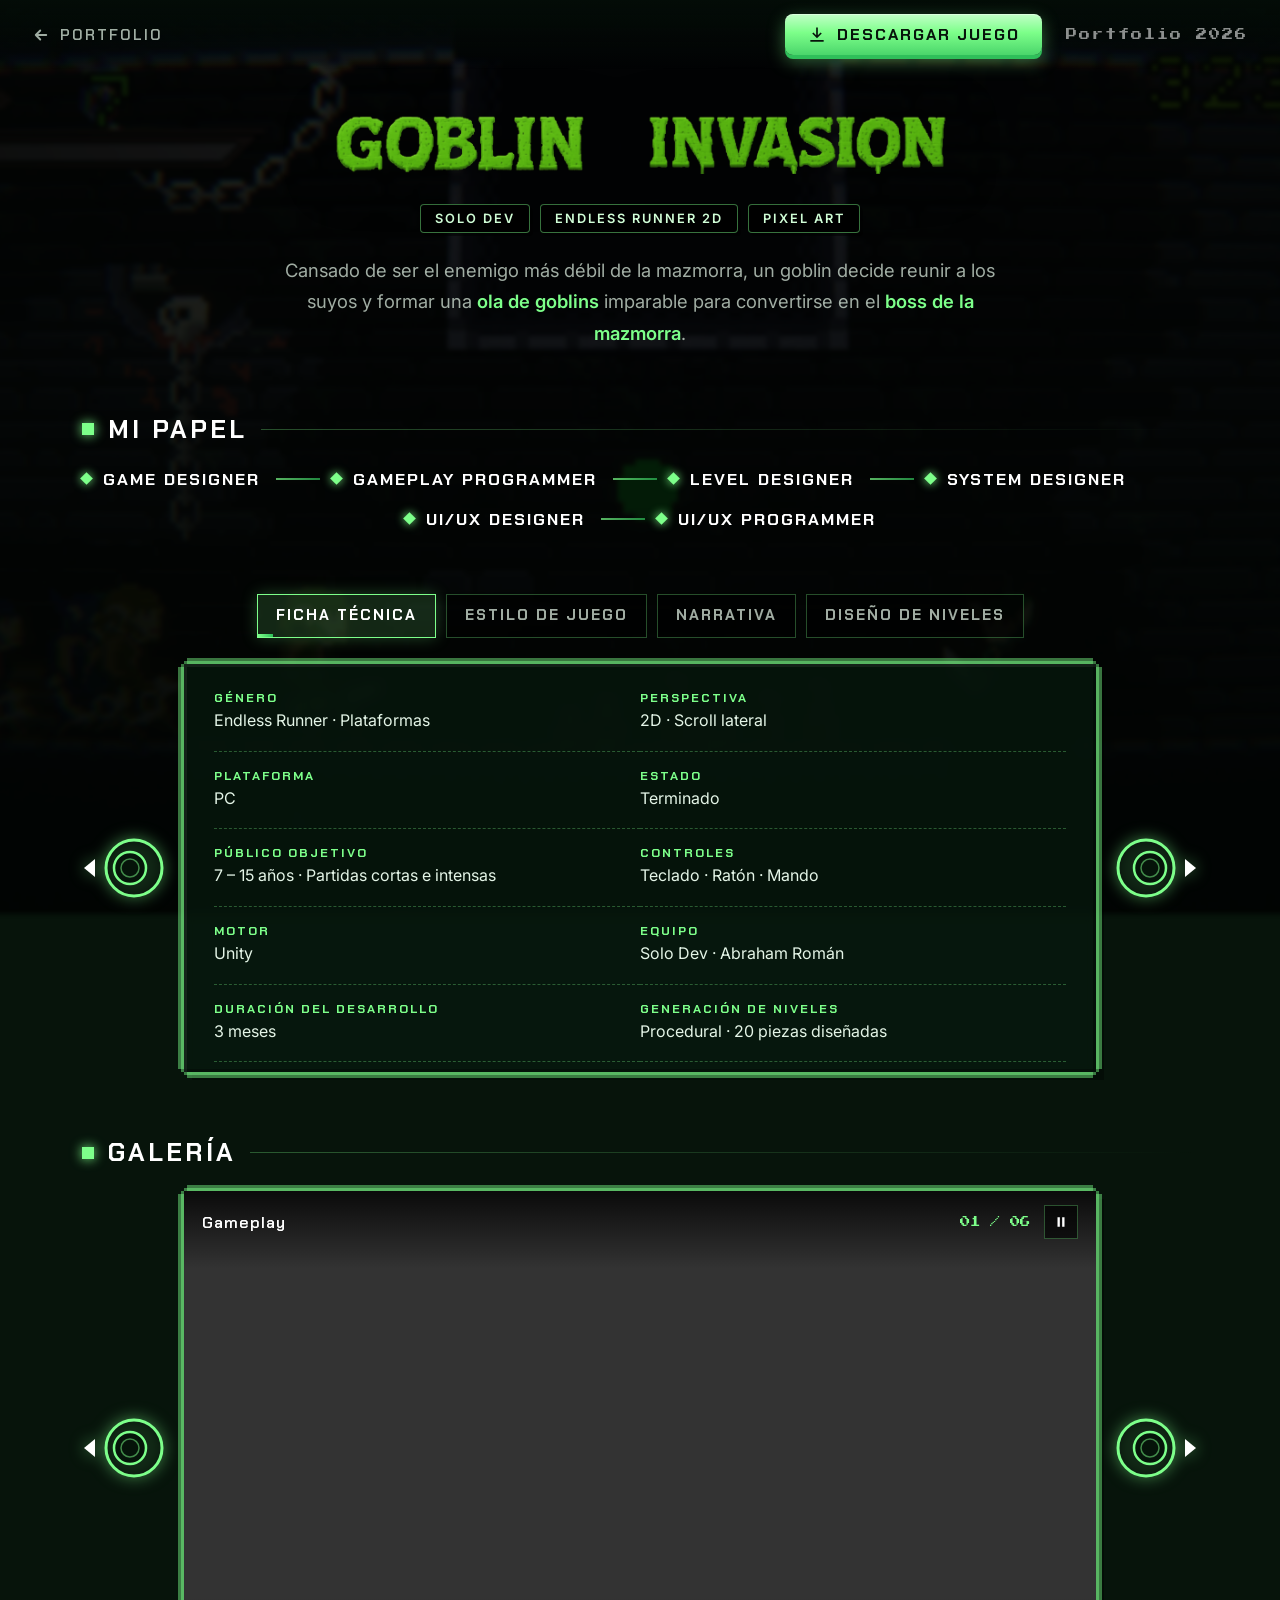
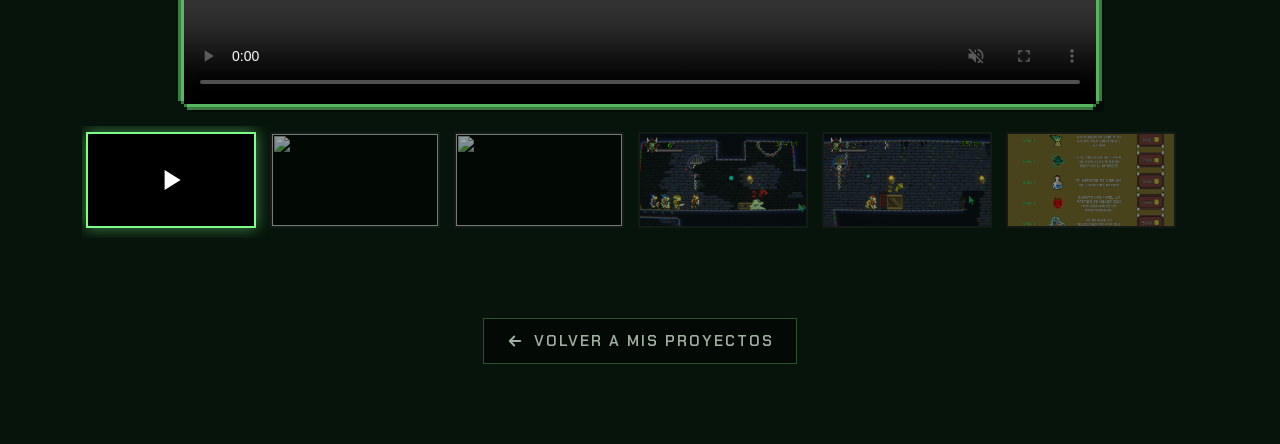
==== GoblinInvasion/index.html @ 0d79c8d3 "Portfolio v1.0.0" ====
<!DOCTYPE html>
<html lang="es">

<head>
    <meta charset="UTF-8">
    <meta name="viewport" content="width=device-width, initial-scale=1.0">
    <title>Goblin Invasion — Abraham Román</title>
    <meta name="description" content="Goblin Invasion: Endless Runner 2D en pixel art. Ficha, jugabilidad, narrativa y galería.">
    <link rel="preconnect" href="https://fonts.googleapis.com">
    <link rel="preconnect" href="https://fonts.gstatic.com" crossorigin>
    <link
        href="https://fonts.googleapis.com/css2?family=Press+Start+2P&family=Inter:wght@400;600;700&family=Chakra+Petch:wght@400;500;600;700&display=swap"
        rel="stylesheet">
    <link rel="stylesheet" href="../css/juego.css">
    <style>
        /* ===== Side decorations (only on screens wide enough to leave room beside the content) ===== */
        .side-deco {
            display: none;
        }

        @media (min-width: 1600px) {
            .side-deco {
                --side: calc((100vw - 1180px) / 2);
                display: block;
                position: fixed;
                z-index: -1;
                pointer-events: none;
                image-rendering: pixelated;
            }

            /* Record flag hanging below the top bar, swaying */
            .deco-flag {
                top: 76px;
                left: calc(var(--side) / 2 - 36px);
                width: 72px;
                transform-origin: top center;
                filter: drop-shadow(0 0 14px rgba(125, 255, 138, 0.35));
                animation: flag-sway 3.2s ease-in-out infinite;
            }

            /* Goblin standing in the bottom-left corner */
            .deco-goblin {
                bottom: -30px;
                left: calc(var(--side) / 2 - min(170px, var(--side) * 0.6));
                width: min(340px, calc(var(--side) * 1.2));
                filter: drop-shadow(0 8px 18px rgba(0, 0, 0, 0.6));
                animation: goblin-bob 1.6s steps(2) infinite;
            }

            /* Crate obstacle in the bottom-right corner, facing the goblin */
            .deco-crate {
                bottom: 40px;
                right: calc(var(--side) / 2 - 80px);
                width: 160px;
                filter: drop-shadow(8px 8px 0 rgba(0, 0, 0, 0.45));
            }
        }

        @keyframes flag-sway {

            0%,
            100% {
                transform: rotate(-4deg);
            }

            50% {
                transform: rotate(4deg);
            }
        }

        @keyframes goblin-bob {
            to {
                transform: translateY(-6px);
            }
        }

        @media (prefers-reduced-motion: reduce) {

            .deco-flag,
            .deco-goblin {
                animation: none;
            }
        }
    </style>
</head>

<!-- Per-game theme: green accents and green-tinted dark tones (background image goes on .game-bg below) -->
<body style="--accent: #7dff8a; --accent-2: #2fbf5a; --accent-rgb: 125, 255, 138;
             --bg: #07140b; --shade-rgb: 4, 14, 8; --panel: rgba(8, 26, 14, 0.72);
             --text: #e4f5e7; --text-dim: rgba(228, 245, 231, 0.7);
             --tag-text: #d2ffd8; --stick-fill: #06140a;">

    <div class="game-bg" style="background-image: url('img/preview.png');" aria-hidden="true"></div>

    <!-- Decorative sprites on the page edges -->
    <img class="side-deco deco-flag" src="Record%20Flag.png" alt="" aria-hidden="true">
    <img class="side-deco deco-goblin" src="GoblinPNG.png" alt="" aria-hidden="true">
    <img class="side-deco deco-crate" src="Obstacle1.png" alt="" aria-hidden="true">

    <nav class="game-topbar">
        <a class="back-link" href="../index.html#proyectos">
            <svg viewBox="0 0 24 24" fill="none" stroke="currentColor" stroke-width="2.5" stroke-linecap="round"
                stroke-linejoin="round" aria-hidden="true">
                <path d="M19 12H5M11 6l-6 6 6 6" />
            </svg>
            Portfolio
        </a>
        <div class="topbar-right">
            <!-- Direct .zip download from the public builds repo's release (tag goblin-invasion-v1.0.0) -->
            <a class="download-btn"
                href="https://github.com/AbYoGrE/Abyogre-Game-Builds/releases/download/goblin-invasion-v1.0.0/GoblinInvasion.zip">
                <svg viewBox="0 0 24 24" aria-hidden="true">
                    <path d="M11 3h2v9.2l3.3-3.3 1.4 1.4L12 16l-5.7-5.7 1.4-1.4 3.3 3.3V3zM4 18h16v2H4z" />
                </svg>
                Descargar juego
            </a>
            <span class="portfolio-mark">Portfolio 2026</span>
        </div>
    </nav>

    <main class="game-page">

        <!-- ===== LOGO + TAGS ===== -->
        <header class="game-hero">
            <h1><img class="game-logo" src="Title.png" alt="Goblin Invasion"></h1>
            <div class="game-tags">
                <span class="game-tag">Solo Dev</span>
                <span class="game-tag">Endless Runner 2D</span>
                <span class="game-tag">Pixel Art</span>
            </div>
            <p class="game-tagline">
                Cansado de ser el enemigo más débil de la mazmorra, un goblin decide reunir a los suyos y formar
                una <span class="hl">ola de goblins</span> imparable para convertirse en el
                <span class="hl">boss de la mazmorra</span>.
            </p>
        </header>

        <!-- ===== MI PAPEL ===== -->
        <!-- TODO: cambia los títulos por tus roles reales en el proyecto -->
        <section class="game-section reveal" aria-labelledby="rolesTitle">
            <h2 class="section-title" id="rolesTitle">Mi papel</h2>
            <ul class="roles-chain">
                <li>Game Designer</li>
                <li>Gameplay Programmer</li>
                <li>Level Designer</li>
                <li>System Designer</li>
                <li>UI/UX Designer</li>
                <li>UI/UX Programmer</li>
            </ul>
        </section>

        <!-- ===== INFO SLIDER =====
             Each .info-slide is one page of the carousel; its tab is built from data-title.
             To add a section, add another <div class="info-slide" data-title="..."> -->
        <section class="game-section info-slider reveal" aria-label="Información del juego">
            <div class="slider-tabs" role="tablist"></div>

            <div class="slider-row">
                <button class="stick-btn left" type="button" aria-label="Sección anterior">
                    <svg viewBox="0 0 84 64" aria-hidden="true">
                        <path class="stick-arrow" d="M2 32 13 23v18z" />
                        <circle class="stick-base" cx="52" cy="32" r="28" />
                        <g class="stick-cap">
                            <circle cx="48" cy="32" r="16" />
                            <circle cx="48" cy="32" r="9" />
                        </g>
                    </svg>
                </button>

                <div class="slider-viewport">
                    <div class="slider-track">

                        <!-- FICHA TÉCNICA -->
                        <div class="info-slide" data-title="Ficha técnica">
                            <dl class="spec-list pixel-window">
                                <div class="spec">
                                    <dt>Género</dt>
                                    <dd>Endless Runner · Plataformas</dd>
                                </div>
                                <div class="spec">
                                    <dt>Perspectiva</dt>
                                    <dd>2D · Scroll lateral</dd>
                                </div>
                                <div class="spec">
                                    <dt>Plataforma</dt>
                                    <dd>PC</dd>
                                </div>
                                <div class="spec">
                                    <dt>Estado</dt>
                                    <dd>Terminado</dd>
                                </div>
                                <div class="spec">
                                    <dt>Público objetivo</dt>
                                    <dd>7 – 15 años · Partidas cortas e intensas</dd>
                                </div>
                                <div class="spec">
                                    <dt>Controles</dt>
                                    <dd>Teclado · Ratón · Mando</dd>
                                </div>
                                <div class="spec">
                                    <dt>Motor</dt>
                                    <dd>Unity</dd>
                                </div>
                                <div class="spec">
                                    <dt>Equipo</dt>
                                    <dd>Solo Dev · Abraham Román</dd>
                                </div>
                                <div class="spec">
                                    <dt>Duración del desarrollo</dt>
                                    <dd>3 meses</dd>
                                </div>
                                <div class="spec">
                                    <dt>Generación de niveles</dt>
                                    <dd>Procedural · 20 piezas diseñadas</dd>
                                </div>
                            </dl>
                        </div>

                        <!-- ESTILO DE JUEGO -->
                        <div class="info-slide" data-title="Estilo de juego">
                            <div class="text-block pixel-window">
                                <p>Los goblins <span class="hl">corren solos</span>: el jugador solo tiene dos
                                    acciones, <span class="hl">saltar</span> y <span class="hl">ordenar cargar</span> a
                                    los goblins del grupo. Cuanto más se mantiene el salto, más alto llega, y el grupo
                                    salta en cadena creando un <span class="hl">efecto ola</span>.</p>
                                <p>El objetivo es recorrer la <span class="hl">mayor distancia</span> posible por una
                                    mazmorra generada por piezas. Cuanto más se avanza, menos ayudas aparecen y más
                                    pesados son los obstáculos y enemigos.</p>
                            </div>

                            <div class="features">
                                <article class="feature pixel-window">
                                    <h3><span>◆</span>Sistema de peso</h3>
                                    <p>Cada obstáculo y enemigo tiene un peso: hacen falta tantos goblins como su peso
                                        para apartarlo. Si chocas, pierdes esa misma cantidad de goblins.</p>
                                </article>
                                <article class="feature pixel-window">
                                    <h3><span>◆</span>Crece la horda</h3>
                                    <p>Los goblins que encuentras se unen al grupo, y al llenar la barra de experiencia
                                        con puntos de energía cae uno nuevo del cielo.</p>
                                </article>
                                <article class="feature pixel-window">
                                    <h3><span>◆</span>Tienda de mejoras</h3>
                                    <p>Cada 10 metros recorridos es una moneda. Gástalas en mejoras permanentes que
                                        dan ventaja desde el inicio de la siguiente partida.</p>
                                </article>
                            </div>
                        </div>

                        <!-- NARRATIVA -->
                        <div class="info-slide" data-title="Narrativa">
                            <div class="text-block pixel-window">
                                <p>Un <span class="hl">goblin</span> cualquiera, de los que abundan en las mazmorras,
                                    se cansa de ser uno de los <span class="hl">enemigos más débiles</span> que se
                                    encuentran los aventureros. Así que traza un plan: convertirse en el
                                    <span class="hl">boss de la mazmorra</span> y ganarse el respeto de todos.</p>
                                <p>Solo no puede con los enemigos más fuertes, pero con otros de su especie la cosa
                                    cambia. Como la mayoría de goblins solo corren hacia delante y cargan contra todo
                                    lo que ven, nuestro protagonista aprovecha ese instinto para formar una
                                    <span class="hl">ola de goblins</span>.</p>
                                <p><span class="hl">"Esta mazmorra pertenece al ejército goblin."</span></p>
                            </div>
                        </div>

                        <!-- DISEÑO DE NIVELES -->
                        <div class="info-slide" data-title="Diseño de niveles">
                            <div class="text-block pixel-window">
                                <p>Al ser un Infinite Runner no hay un nivel fijo: la mazmorra se construye de forma
                                    <span class="hl">procedural</span> encadenando <span class="hl">20 piezas</span>
                                    diseñadas a mano, para que cada partida sea distinta pero siga unos patrones
                                    concretos.</p>
                                <p>Cada pieza tiene puntos de spawn para <span class="hl">experiencia</span>,
                                    <span class="hl">goblins</span> y <span class="hl">obstáculos / enemigos</span>,
                                    cuya probabilidad cambia con la distancia: más allá de 1,2 km la experiencia baja al
                                    25%, los goblins al 5% y los obstáculos llegan a peso 8.</p>
                                <p>El <span class="hl">tutorial</span> es interactivo: una zona predefinida que detiene
                                    el tiempo para presentar cada mecánica justo cuando aparece.</p>
                            </div>
                        </div>

                    </div>
                </div>

                <button class="stick-btn right" type="button" aria-label="Sección siguiente">
                    <svg viewBox="0 0 84 64" aria-hidden="true">
                        <path class="stick-arrow" d="M2 32 13 23v18z" />
                        <circle class="stick-base" cx="52" cy="32" r="28" />
                        <g class="stick-cap">
                            <circle cx="48" cy="32" r="16" />
                            <circle cx="48" cy="32" r="9" />
                        </g>
                    </svg>
                </button>
            </div>
        </section>

        <!-- ===== GALERÍA =====
             Para añadir fotos, gifs o vídeos, añade otro <li> a la lista .gallery-thumbs:
             <li><button data-src="img/archivo.gif" data-caption="Texto que aparece abajo"></button></li> -->
        <section class="game-section gallery reveal" aria-labelledby="galleryTitle">
            <h2 class="section-title" id="galleryTitle">Galería</h2>

            <div class="gallery-stage-row">
                <button class="stick-btn left" type="button" aria-label="Anterior">
                    <svg viewBox="0 0 84 64" aria-hidden="true">
                        <path class="stick-arrow" d="M2 32 13 23v18z" />
                        <circle class="stick-base" cx="52" cy="32" r="28" />
                        <g class="stick-cap">
                            <circle cx="48" cy="32" r="16" />
                            <circle cx="48" cy="32" r="9" />
                        </g>
                    </svg>
                </button>

                <div class="gallery-stage pixel-window">
                    <div class="gallery-hud">
                        <span class="gallery-caption"></span>
                        <span class="gallery-counter"></span>
                        <button class="gallery-toggle" type="button"></button>
                    </div>
                    <div class="gallery-progress"></div>
                </div>

                <button class="stick-btn right" type="button" aria-label="Siguiente">
                    <svg viewBox="0 0 84 64" aria-hidden="true">
                        <path class="stick-arrow" d="M2 32 13 23v18z" />
                        <circle class="stick-base" cx="52" cy="32" r="28" />
                        <g class="stick-cap">
                            <circle cx="48" cy="32" r="16" />
                            <circle cx="48" cy="32" r="9" />
                        </g>
                    </svg>
                </button>
            </div>

            <ul class="gallery-thumbs">
                <li><button type="button" data-src="GoblinInvasion_Gameplay.mp4" data-caption="Gameplay"></button></li>
                <li><button type="button" data-src="TituloGIF.gif" data-caption="Pantalla de título"></button></li>
                <li><button type="button" data-src="JugarGIF.gif" data-caption="La ola de goblins"></button></li>
                <li><button type="button" data-src="AtacarGIF.gif" data-caption="Ordenar cargar"></button></li>
                <li><button type="button" data-src="EmpujarGIF.gif" data-caption="Apartar obstáculos"></button></li>
                <li><button type="button" data-src="TiendaPNG.png" data-caption="Tienda de mejoras"></button></li>
            </ul>
        </section>

        <footer class="game-footer">
            <a class="back-link" href="../index.html#proyectos">
                <svg viewBox="0 0 24 24" fill="none" stroke="currentColor" stroke-width="2.5" stroke-linecap="round"
                    stroke-linejoin="round" aria-hidden="true">
                    <path d="M19 12H5M11 6l-6 6 6 6" />
                </svg>
                Volver a Mis Proyectos
            </a>
        </footer>
    </main>

    <script src="../js/juego.js"></script></body>

</html>
---- css/juego.css ----
/* =========================================================
   GAME PAGE TEMPLATE (shared by every game page)
   Each page sets its own colours on <body> and its background on .game-bg:
     <body style="--accent: #ff5fc8; --accent-2: #b44dff; --accent-rgb: 255, 95, 200;">
   Optionally also the dark base tones (--bg, --shade-rgb, --panel, --text, --text-dim, --tag-text, --stick-fill).
     <div class="game-bg" style="background-image: url('img/fondo.png');"></div>
   ========================================================= */

*,
*::before,
*::after {
    margin: 0;
    padding: 0;
    box-sizing: border-box;
}

html {
    scroll-behavior: smooth;
}

body {
    --accent: #8fe9ff;
    --accent-2: #5ee7b5;
    --accent-rgb: 143, 233, 255;
    --panel: rgba(16, 10, 30, 0.72);
    --text: #ece4f5;
    --text-dim: rgba(236, 228, 245, 0.7);
    --bg: #0c0816;
    --shade-rgb: 8, 4, 16;
    --tag-text: #f3d6ff;
    --stick-fill: #0a0614;
    --line: rgba(var(--accent-rgb), 0.3);

    min-height: 100vh;
    font-family: 'Inter', sans-serif;
    color: var(--text);
    background: var(--bg);
    overflow-x: hidden;
}

img,
video {
    max-width: 100%;
}

/* ===== Darkened background image (fixed, behind everything) ===== */
.game-bg {
    position: fixed;
    inset: 0;
    z-index: -2;
    background-position: center;
    background-size: cover;
    background-repeat: no-repeat;
    filter: brightness(0.3) saturate(0.9) blur(2px);
    transform: scale(1.03); /* hide the blurred edges */
}

.game-bg::after {
    content: '';
    position: absolute;
    inset: 0;
    background:
        radial-gradient(ellipse at 50% 20%, transparent 0%, rgba(var(--shade-rgb), 0.55) 70%),
        linear-gradient(180deg, rgba(var(--shade-rgb), 0.2) 0%, rgba(var(--shade-rgb), 0.85) 100%);
}

/* ===== Top bar ===== */
.game-topbar {
    position: sticky;
    top: 0;
    z-index: 10;
    display: flex;
    align-items: center;
    justify-content: space-between;
    padding: 14px 32px;
    background: linear-gradient(180deg, rgba(var(--shade-rgb), 0.85), transparent);
}

.back-link {
    display: inline-flex;
    align-items: center;
    gap: 10px;
    font-family: 'Chakra Petch', sans-serif;
    font-weight: 600;
    font-size: 0.95rem;
    letter-spacing: 2px;
    text-transform: uppercase;
    text-decoration: none;
    color: var(--text-dim);
    transition: color 0.2s ease;
}

.back-link svg {
    width: 18px;
    height: 18px;
    transition: transform 0.2s ease;
}

.back-link:hover {
    color: var(--accent);
}

.back-link:hover svg {
    transform: translateX(-4px);
}

.game-topbar .portfolio-mark {
    font-family: 'Press Start 2P', cursive;
    font-size: 0.7rem;
    letter-spacing: 2px;
    color: rgba(255, 255, 255, 0.55);
}

.topbar-right {
    display: flex;
    align-items: center;
    gap: 24px;
}

/* "Descargar juego": same style as the portfolio's "Descargar CV", in the game's accent colours */
.download-btn {
    display: inline-flex;
    align-items: center;
    gap: 10px;
    padding: 10px 22px;
    border-radius: 8px;
    background: linear-gradient(180deg, #ffffff -40%, var(--accent) 45%, var(--accent-2) 130%);
    color: var(--bg);
    font-family: 'Chakra Petch', sans-serif;
    font-size: 1rem;
    font-weight: 700;
    letter-spacing: 2px;
    text-transform: uppercase;
    text-decoration: none;
    cursor: pointer;
    box-shadow:
        0 4px 0 var(--accent-2),
        0 6px 18px rgba(var(--accent-rgb), 0.4),
        inset 0 1px 0 rgba(255, 255, 255, 0.4);
    transition: transform 0.15s ease, box-shadow 0.15s ease;
}

.download-btn svg {
    width: 20px;
    height: 20px;
    fill: currentColor;
}

.download-btn:hover {
    transform: translateY(-2px);
    box-shadow:
        0 6px 0 var(--accent-2),
        0 10px 26px rgba(var(--accent-rgb), 0.55),
        inset 0 1px 0 rgba(255, 255, 255, 0.45);
}

.download-btn:active {
    transform: translateY(3px);
    box-shadow:
        0 1px 0 var(--accent-2),
        0 2px 8px rgba(var(--accent-rgb), 0.3),
        inset 0 1px 0 rgba(255, 255, 255, 0.3);
}

.download-btn:focus-visible {
    outline: 2px solid var(--accent);
    outline-offset: 4px;
}

/* ===== Layout ===== */
.game-page {
    max-width: 1180px;
    margin: 0 auto;
    padding: 20px 32px 80px;
}

.game-section {
    margin-top: 64px;
}

.section-title {
    display: flex;
    align-items: center;
    gap: 14px;
    margin-bottom: 22px;
    font-family: 'Chakra Petch', sans-serif;
    font-size: 1.6rem;
    font-weight: 700;
    letter-spacing: 3px;
    text-transform: uppercase;
    color: #fff;
}

/* Small pixel square before every title */
.section-title::before {
    content: '';
    width: 12px;
    height: 12px;
    flex-shrink: 0;
    background: var(--accent);
    box-shadow: 0 0 12px var(--accent);
}

.section-title::after {
    content: '';
    flex: 1;
    height: 1px;
    background: linear-gradient(90deg, var(--line), transparent);
}

/* ===== Hero: logo + tags + tagline ===== */
.game-hero {
    display: flex;
    flex-direction: column;
    align-items: center;
    text-align: center;
    padding-top: 24px;
}

.game-logo {
    width: min(620px, 100%);
    height: auto;
    filter: drop-shadow(0 6px 24px rgba(0, 0, 0, 0.7));
}

.game-tags {
    display: flex;
    flex-wrap: wrap;
    justify-content: center;
    gap: 10px;
    margin-top: 22px;
}

.game-tag {
    padding: 6px 14px;
    background: #000;
    border: 1px solid rgba(var(--accent-rgb), 0.45);
    border-radius: 4px;
    font-size: 0.8rem;
    font-weight: 600;
    letter-spacing: 2px;
    text-transform: uppercase;
    color: var(--tag-text);
    box-shadow: 3px 3px 0 rgba(0, 0, 0, 0.5);
}

.game-tag--dev {
    background: #5c0f1c;
    border-color: rgba(255, 110, 130, 0.45);
    color: #ffd9de;
}

/* Award badge, on its own row under the tags */
.game-award {
    display: flex;
    justify-content: center;
    margin-top: 12px;
}

.game-tag--award {
    display: inline-flex;
    align-items: center;
    gap: 8px;
    background: linear-gradient(180deg, #ffe27a 0%, #e0a92a 100%);
    border-color: #fff1b8;
    color: #3a2600;
    box-shadow: 3px 3px 0 rgba(0, 0, 0, 0.5), 0 0 18px rgba(255, 210, 90, 0.35);
}

.game-tagline {
    max-width: 720px;
    margin-top: 22px;
    font-size: 1.15rem;
    line-height: 1.7;
    color: var(--text-dim);
}

/* Highlighted words inside any text */
.hl {
    color: var(--accent);
    font-weight: 600;
}

/* ===== Retro pixel windows (same look as the portfolio) ===== */
.pixel-window {
    --px: 3px;
    --bc: rgba(var(--accent-rgb), 0.45);
    --pixel-border:
        0 calc(-1 * var(--px)) 0 0 var(--bc),
        0 var(--px) 0 0 var(--bc),
        calc(-1 * var(--px)) 0 0 0 var(--bc),
        var(--px) 0 0 0 var(--bc),
        0 calc(-3 * var(--px)) 0 calc(-1 * var(--px)) var(--bc),
        0 calc(3 * var(--px)) 0 calc(-1 * var(--px)) var(--bc),
        calc(-3 * var(--px)) 0 0 calc(-1 * var(--px)) var(--bc),
        calc(3 * var(--px)) 0 0 calc(-1 * var(--px)) var(--bc);
    --bevel: inset 3px 3px 0 rgba(255, 255, 255, 0.06), inset -3px -3px 0 rgba(0, 0, 0, 0.3);
    --drop: 8px 8px 0 0 rgba(0, 0, 0, 0.35);
    --glow-extra: 0 0 0 transparent;
    background: var(--panel);
    box-shadow: var(--bevel), var(--pixel-border), var(--drop), var(--glow-extra);
    backdrop-filter: blur(6px);
    transition: box-shadow 0.2s ease;
}

.pixel-window:hover {
    --bc: rgba(var(--accent-rgb), 0.85);
    --glow-extra: 0 0 24px rgba(var(--accent-rgb), 0.2);
}

.text-block {
    padding: 26px 30px;
    font-size: 1rem;
    line-height: 1.8;
    color: var(--text-dim);
}

.text-block p + p {
    margin-top: 14px;
}

/* ===== My roles: names joined by nodes and lines ===== */
.roles-chain {
    display: flex;
    flex-wrap: wrap;
    justify-content: center;
    align-items: center;
    row-gap: 18px;
    list-style: none;
}

.roles-chain li {
    display: flex;
    align-items: center;
    gap: 12px;
    font-family: 'Chakra Petch', sans-serif;
    font-size: 1.05rem;
    font-weight: 700;
    letter-spacing: 2px;
    text-transform: uppercase;
    white-space: nowrap;
    color: #fff;
}

/* Diamond node before each role */
.roles-chain li::before {
    content: '';
    width: 9px;
    height: 9px;
    flex-shrink: 0;
    transform: rotate(45deg);
    background: var(--accent);
    box-shadow: 0 0 10px var(--accent);
}

/* Line linking to the next role */
.roles-chain li:not(:last-child)::after {
    content: '';
    width: 44px;
    height: 2px;
    margin: 0 12px 0 4px;
    background: linear-gradient(90deg, var(--accent), var(--accent-2));
    opacity: 0.7;
}

/* Last role of a wrapped row: hide its line but keep the space, so nothing reflows */
.roles-chain li.row-end::after {
    visibility: hidden;
}

/* ===== Tech sheet ===== */
.spec-list {
    display: grid;
    grid-template-columns: repeat(2, minmax(0, 1fr));
    padding: 10px 30px;
}

.spec {
    display: flex;
    flex-direction: column;
    gap: 4px;
    padding: 16px 0;
    border-bottom: 1px dashed var(--line);
}

.spec:nth-child(odd) {
    padding-right: 24px;
}

.spec dt {
    font-family: 'Chakra Petch', sans-serif;
    font-size: 0.78rem;
    font-weight: 700;
    letter-spacing: 2px;
    text-transform: uppercase;
    color: var(--accent);
}

.spec dd {
    font-size: 1rem;
    color: var(--text);
}

/* Red highlight, e.g. "Aún en desarrollo" */
.spec dd.status-dev {
    color: #ff5c73;
    font-weight: 600;
}

/* Field still to be filled in */
.spec dd.todo {
    color: rgba(255, 255, 255, 0.35);
    font-style: italic;
}

/* ===== Feature cards (gameplay pillars) ===== */
.features {
    display: grid;
    grid-template-columns: repeat(auto-fit, minmax(250px, 1fr));
    gap: 26px;
    margin-top: 28px;
}

.feature {
    padding: 22px 24px;
}

.feature h3 {
    font-family: 'Chakra Petch', sans-serif;
    font-size: 1.05rem;
    font-weight: 700;
    letter-spacing: 1px;
    color: #fff;
}

.feature h3 span {
    color: var(--accent);
    margin-right: 6px;
}

.feature p {
    margin-top: 8px;
    font-size: 0.95rem;
    line-height: 1.65;
    color: var(--text-dim);
}

/* ===== Info slider (Ficha técnica, Estilo de juego, Narrativa...) ===== */
.slider-tabs {
    display: flex;
    flex-wrap: wrap;
    justify-content: center;
    gap: 10px;
    margin-bottom: 26px;
}

.slider-tab {
    position: relative;
    padding: 10px 18px 12px;
    background: rgba(0, 0, 0, 0.55);
    border: 1px solid var(--line);
    font-family: 'Chakra Petch', sans-serif;
    font-size: 0.95rem;
    font-weight: 700;
    letter-spacing: 2px;
    text-transform: uppercase;
    color: var(--text-dim);
    cursor: pointer;
    overflow: hidden;
    transition: color 0.2s ease, border-color 0.2s ease, background 0.2s ease, box-shadow 0.2s ease;
}

.slider-tab:hover {
    color: #fff;
}

.slider-tab.active {
    color: #fff;
    border-color: var(--accent);
    background: rgba(var(--accent-rgb), 0.14);
    box-shadow: 0 0 16px rgba(var(--accent-rgb), 0.25);
}

/* Time left before the next automatic slide */
.tab-progress {
    position: absolute;
    left: 0;
    bottom: 0;
    height: 3px;
    width: 0;
    background: linear-gradient(90deg, var(--accent), var(--accent-2));
}

.slider-row {
    display: flex;
    align-items: center;
    gap: 18px;
}

/* Padding leaves room for the pixel borders and drop shadows of the windows */
.slider-viewport {
    flex: 1;
    min-width: 0;
    overflow: hidden;
    padding: 14px;
    margin: -14px;
}

.slider-track {
    --slide-gap: 40px;
    display: flex;
    gap: var(--slide-gap);
    transition: transform 0.6s cubic-bezier(0.65, 0, 0.35, 1);
}

/* Every slide is as tall as the tallest one, so the page doesn't jump */
.info-slide {
    flex: 0 0 100%;
    display: flex;
    flex-direction: column;
    transition: opacity 0.6s ease;
}

.info-slide:not(.active) {
    opacity: 0.25;
}

.info-slide > .pixel-window:only-child {
    flex: 1;
}

.info-slide .features {
    flex: 1;
}

/* ===== Gallery ===== */
.gallery-stage-row {
    display: flex;
    align-items: center;
    gap: 18px;
}

.gallery-stage {
    position: relative;
    flex: 1;
    min-width: 0;
    aspect-ratio: 16 / 9;
    background: #000;
    overflow: hidden;
}

.gallery-stage img,
.gallery-stage video {
    position: absolute;
    inset: 0;
    width: 100%;
    height: 100%;
    object-fit: contain;
    animation: stage-in 0.35s ease;
}

@keyframes stage-in {
    from {
        opacity: 0;
    }

    to {
        opacity: 1;
    }
}

/* Caption + autoplay progress on top of the stage */
.gallery-hud {
    position: absolute;
    left: 0;
    right: 0;
    bottom: 0;
    z-index: 2;
    display: flex;
    align-items: center;
    gap: 14px;
    padding: 30px 18px 14px;
    background: linear-gradient(180deg, transparent, rgba(0, 0, 0, 0.8));
    pointer-events: none;
}

.gallery-caption {
    flex: 1;
    font-family: 'Chakra Petch', sans-serif;
    font-weight: 600;
    letter-spacing: 1px;
    color: #fff;
}

.gallery-counter {
    font-family: 'Press Start 2P', cursive;
    font-size: 0.65rem;
    color: var(--accent);
}

.gallery-toggle {
    pointer-events: auto;
    display: grid;
    place-items: center;
    width: 34px;
    height: 34px;
    background: rgba(0, 0, 0, 0.6);
    border: 1px solid var(--line);
    color: #fff;
    cursor: pointer;
}

.gallery-toggle svg {
    width: 14px;
    height: 14px;
    fill: currentColor;
}

.gallery-toggle:hover {
    border-color: var(--accent);
    color: var(--accent);
}

.gallery-progress {
    position: absolute;
    left: 0;
    bottom: 0;
    z-index: 3;
    height: 3px;
    width: 0;
    background: linear-gradient(90deg, var(--accent), var(--accent-2));
    box-shadow: 0 0 8px var(--accent);
}

/* Videos: HUD moves to the top so it doesn't cover the native controls */
.gallery-stage.is-video .gallery-hud {
    top: 0;
    bottom: auto;
    padding: 14px 18px 30px;
    background: linear-gradient(0deg, transparent, rgba(0, 0, 0, 0.8));
}

/* Thumbnails (add items in the HTML list; the JS reads them) */
.gallery-thumbs {
    display: flex;
    gap: 14px;
    margin-top: 22px;
    padding: 6px 4px 10px;
    list-style: none;
    overflow-x: auto;
    scroll-snap-type: x mandatory;
    scrollbar-width: thin;
    scrollbar-color: var(--accent) transparent;
}

.gallery-thumbs li {
    flex: 0 0 170px;
    scroll-snap-align: start;
}

.gallery-thumbs button {
    position: relative;
    display: block;
    width: 100%;
    aspect-ratio: 16 / 9;
    padding: 0;
    background: #000;
    border: 2px solid rgba(255, 255, 255, 0.12);
    cursor: pointer;
    overflow: hidden;
    opacity: 0.6;
    transition: opacity 0.2s ease, border-color 0.2s ease, transform 0.2s ease;
}

.gallery-thumbs img,
.gallery-thumbs video {
    width: 100%;
    height: 100%;
    object-fit: cover;
    pointer-events: none;
}

.gallery-thumbs button:hover {
    opacity: 1;
    transform: translateY(-2px);
}

.gallery-thumbs button.active {
    opacity: 1;
    border-color: var(--accent);
    box-shadow: 0 0 14px rgba(var(--accent-rgb), 0.5);
}

/* Play badge on video thumbnails */
.gallery-thumbs button[data-type="video"]::after {
    content: '';
    position: absolute;
    left: 50%;
    top: 50%;
    width: 0;
    height: 0;
    transform: translate(-40%, -50%);
    border-left: 16px solid #fff;
    border-top: 10px solid transparent;
    border-bottom: 10px solid transparent;
    filter: drop-shadow(0 0 4px rgba(0, 0, 0, 0.8));
}

/* ===== Joystick buttons (same as the portfolio's cover) ===== */
.stick-btn {
    flex-shrink: 0;
    width: 84px;
    height: 64px;
    padding: 0;
    border: none;
    background: none;
    cursor: pointer;
    filter: drop-shadow(0 0 8px rgba(var(--accent-rgb), 0.55));
    transition: filter 0.2s ease, transform 0.2s ease;
}

.stick-btn svg {
    width: 100%;
    height: 100%;
    overflow: visible;
}

.stick-btn.right svg {
    transform: scaleX(-1);
}

.stick-base {
    fill: rgba(var(--shade-rgb), 0.75);
    stroke: var(--accent);
    stroke-width: 3;
}

.stick-cap {
    transition: transform 0.18s cubic-bezier(0.34, 1.56, 0.64, 1);
}

.stick-cap circle:first-child {
    fill: var(--stick-fill);
    stroke: var(--accent);
    stroke-width: 2.5;
}

.stick-cap circle:last-child {
    fill: none;
    stroke: rgba(var(--accent-rgb), 0.5);
    stroke-width: 1.5;
}

.stick-arrow {
    fill: #fff;
    transition: transform 0.18s ease;
}

.stick-btn:hover {
    filter: drop-shadow(0 0 14px rgba(var(--accent-rgb), 0.9));
    transform: scale(1.06);
}

.stick-btn:hover .stick-cap {
    transform: translateX(-3px);
}

.stick-btn.pushed .stick-cap {
    transform: translateX(-9px);
}

.stick-btn.pushed .stick-arrow {
    transform: translateX(-3px);
}

/* ===== Footer ===== */
.game-footer {
    margin-top: 80px;
    text-align: center;
}

.game-footer .back-link {
    padding: 12px 22px;
    border: 1px solid var(--line);
    background: rgba(0, 0, 0, 0.5);
}

/* ===== Scroll reveal ===== */
.reveal {
    opacity: 0;
    transform: translateY(24px);
    transition: opacity 0.6s ease, transform 0.6s ease;
}

.reveal.visible {
    opacity: 1;
    transform: none;
}

@media (prefers-reduced-motion: reduce) {
    .reveal {
        opacity: 1;
        transform: none;
        transition: none;
    }
}

/* ===== Responsive ===== */
@media (max-width: 800px) {
    .game-topbar {
        padding: 12px 18px;
    }

    .game-page {
        padding: 12px 18px 60px;
    }

    .section-title {
        font-size: 1.25rem;
    }

    .spec-list {
        grid-template-columns: minmax(0, 1fr);
        padding: 6px 20px;
    }

    .spec:nth-child(odd) {
        padding-right: 0;
    }

    .text-block {
        padding: 20px;
    }

    /* Joysticks move under the stage / slides on narrow screens */
    .gallery-stage-row,
    .slider-row {
        flex-wrap: wrap;
        justify-content: center;
    }

    .gallery-stage,
    .slider-viewport {
        flex-basis: 100%;
        order: -1;
    }

    .slider-tab {
        padding: 8px 12px 10px;
        font-size: 0.8rem;
        letter-spacing: 1px;
    }

    .gallery-thumbs li {
        flex-basis: 130px;
    }

    .game-topbar .portfolio-mark {
        display: none;
    }

    .download-btn {
        padding: 8px 14px;
        font-size: 0.85rem;
        letter-spacing: 1px;
    }
}
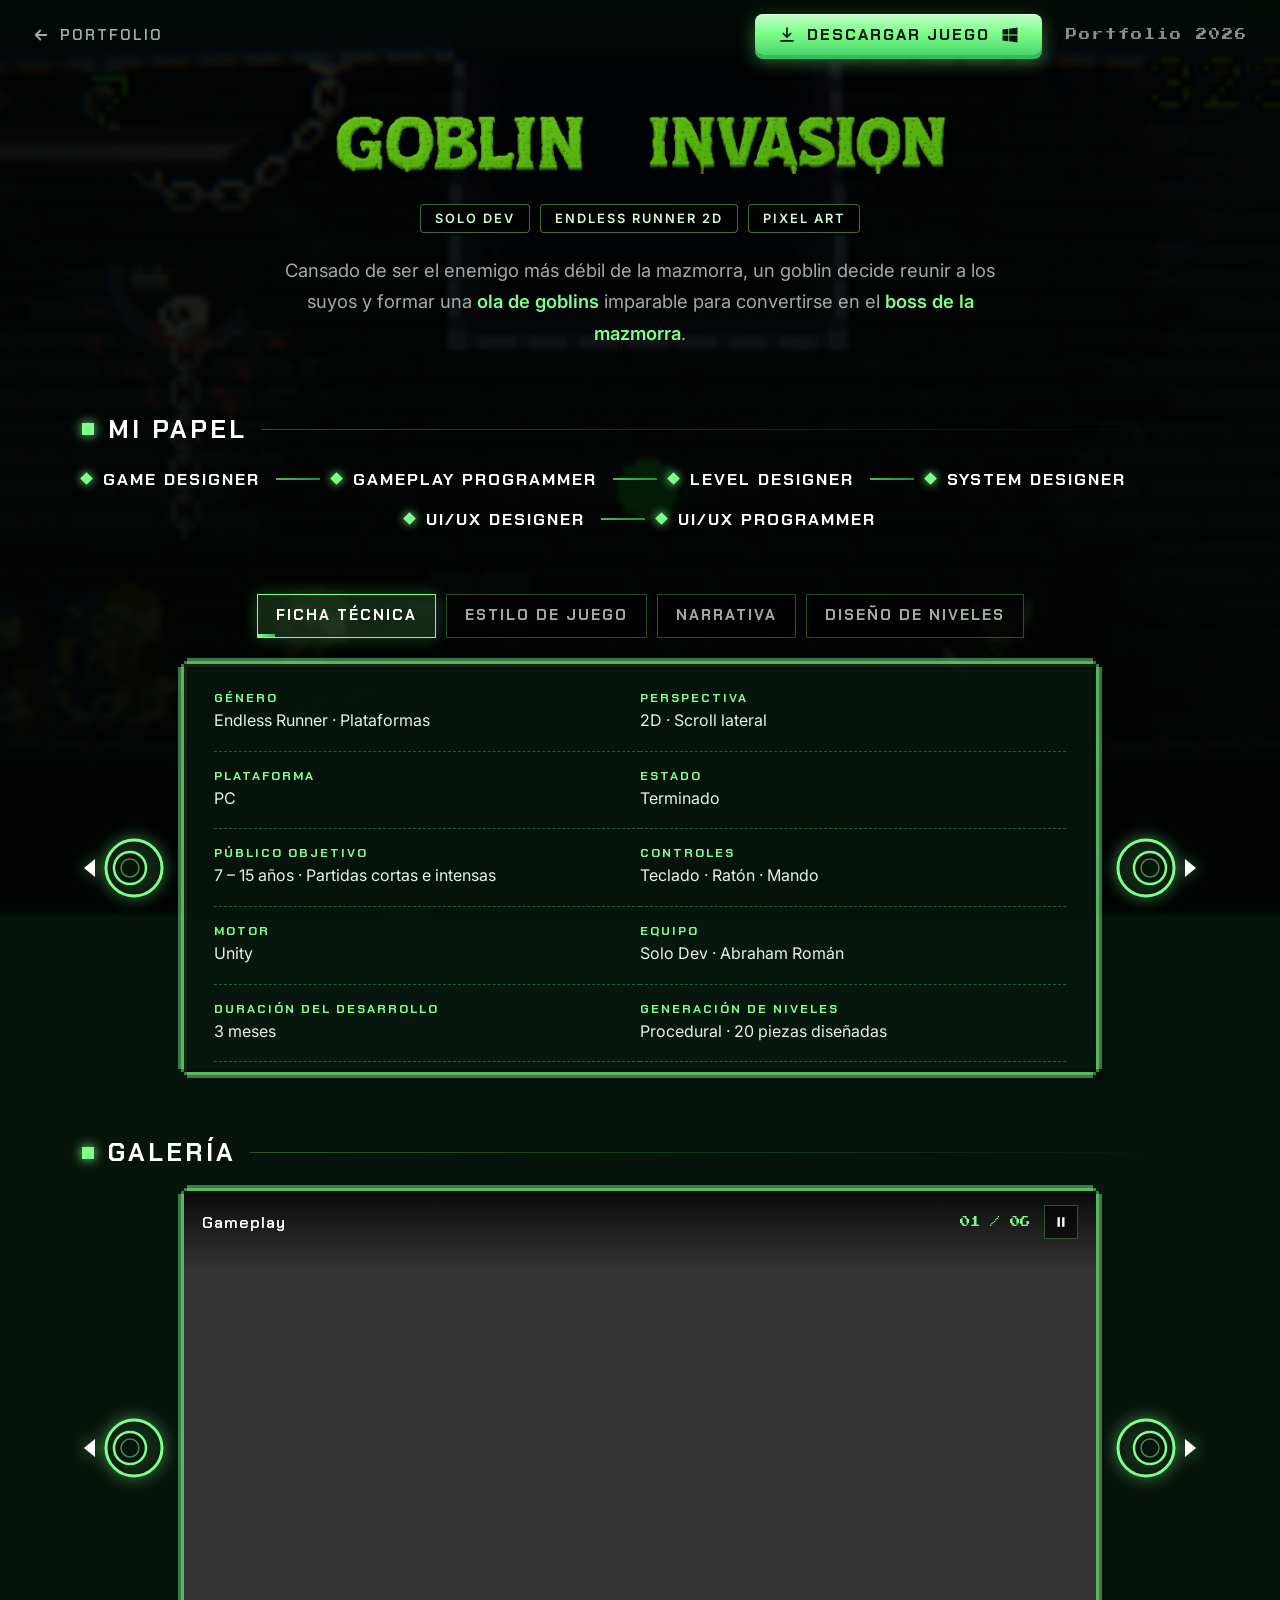
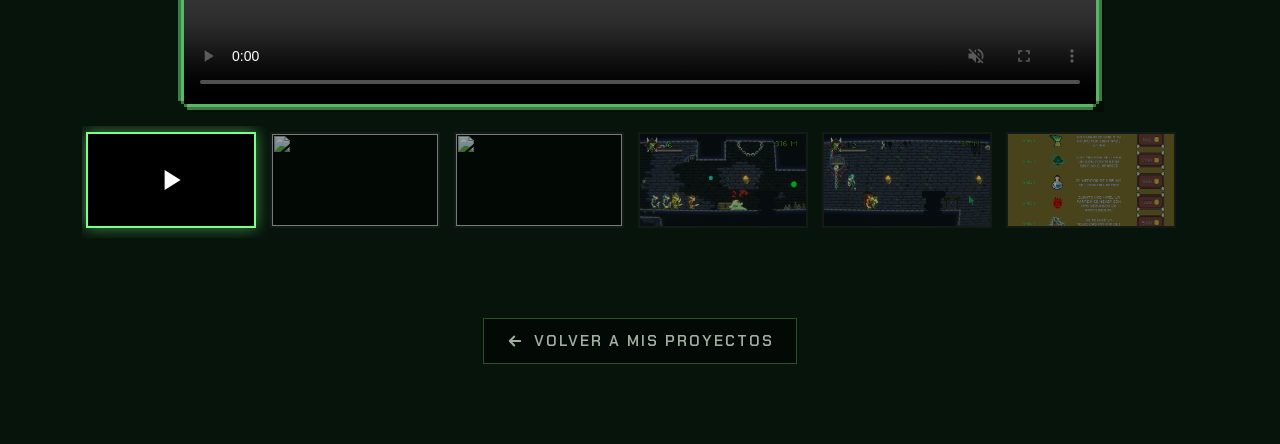
==== commit 76bc4a57: "Cambios a los botones" ====
--- a/GoblinInvasion/index.html
+++ b/GoblinInvasion/index.html
@@ -113,6 +113,9 @@
                     <path d="M11 3h2v9.2l3.3-3.3 1.4 1.4L12 16l-5.7-5.7 1.4-1.4 3.3 3.3V3zM4 18h16v2H4z" />
                 </svg>
                 Descargar juego
+                <svg class="os-icon" viewBox="0 0 24 24" aria-label="Windows" role="img">
+                    <path d="M3 5.5 10 4.5v7H3zm8-1.1L21 3v8.5H11zM3 12.5h7v7L3 18.5zm8 0h10V21l-10-1.4z" />
+                </svg>
             </a>
             <span class="portfolio-mark">Portfolio 2026</span>
         </div>
